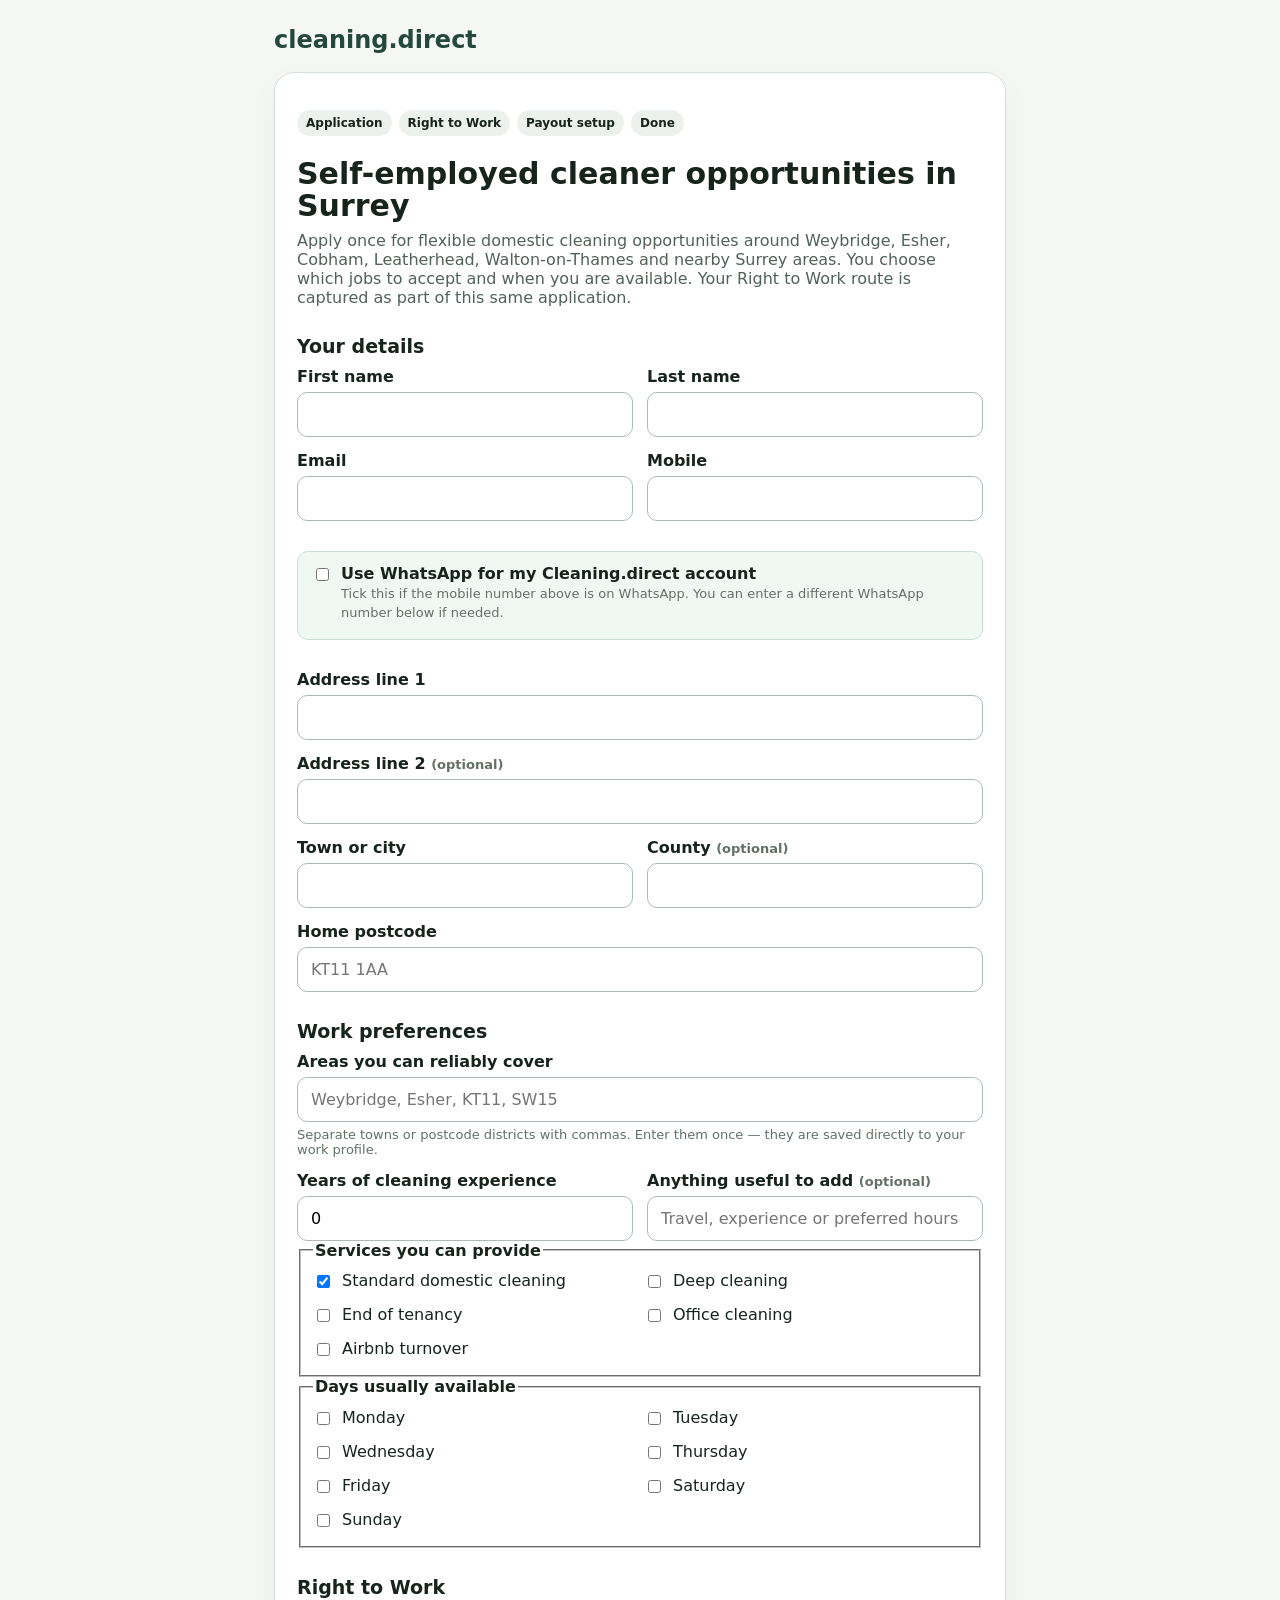
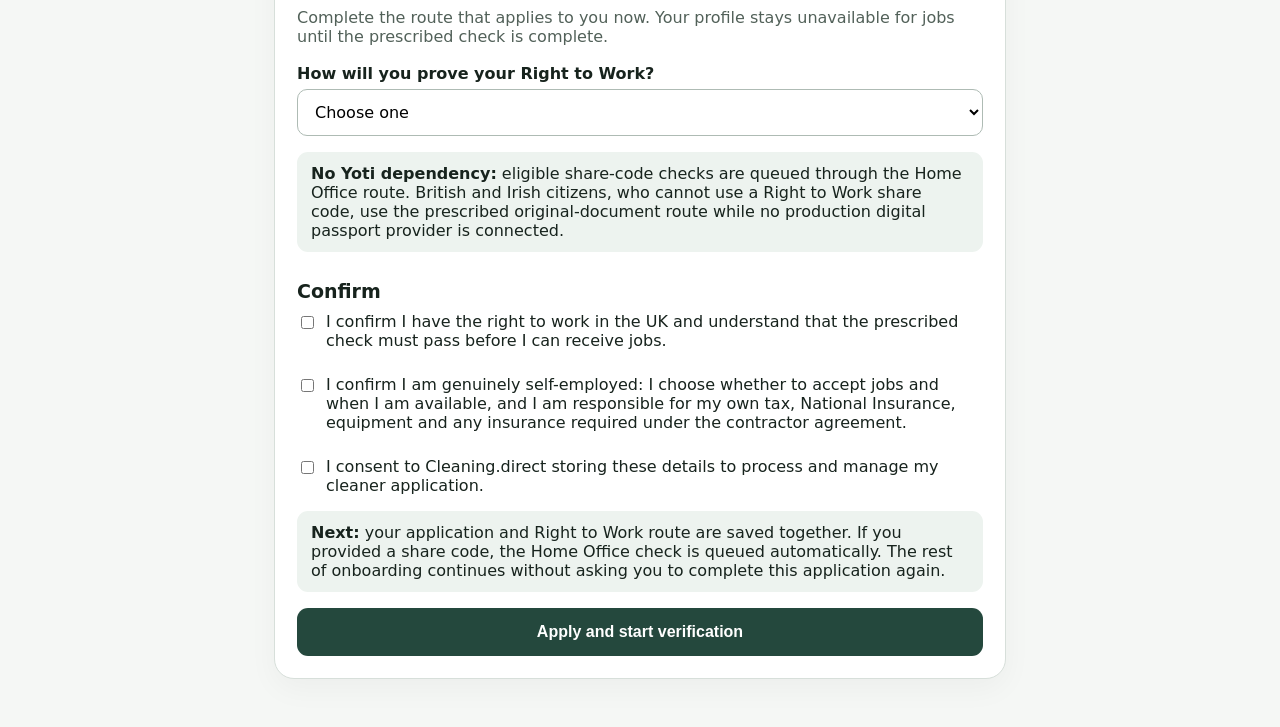
==== index.html @ da8af76c "Add continuity cleaner account creation during Supabase outage" ====
<!doctype html>
<html lang="en-GB">
<head>
  <meta charset="utf-8">
  <meta name="viewport" content="width=device-width, initial-scale=1">
  <meta name="robots" content="index,follow,max-image-preview:large">
  <meta name="theme-color" content="#24483d">
  <meta name="description" content="Apply for flexible self-employed domestic cleaning opportunities with Cleaning.direct in Surrey. Choose jobs, set availability and complete Right to Work onboarding in one application.">
  <link rel="canonical" href="https://cleaning.direct/cleaners/apply">
  <meta property="og:title" content="Self-employed cleaner opportunities in Surrey | Cleaning.direct">
  <meta property="og:description" content="Apply once, choose which cleaning jobs to accept, and complete Right to Work onboarding with Cleaning.direct.">
  <meta property="og:url" content="https://cleaning.direct/cleaners/apply">
  <meta property="og:type" content="website">
  <title>Self-employed cleaner opportunities in Surrey | Cleaning.direct</title>
  <style>
    *{box-sizing:border-box}body{margin:0;background:#f5f7f5;color:#17231d;font-family:system-ui,-apple-system,BlinkMacSystemFont,"Segoe UI",sans-serif}.wrap{max-width:760px;margin:auto;padding:22px 14px 48px}.brand{font-weight:900;font-size:24px;color:#24483d;margin:4px 0 18px}.card{background:#fff;border:1px solid #d7dfda;border-radius:20px;padding:22px;box-shadow:0 10px 30px #0000000a}h1{font-size:30px;line-height:1.08;margin:0 0 8px}h2{font-size:19px;margin:28px 0 10px}.lead{color:#526159;margin:0 0 18px}.grid{display:grid;grid-template-columns:1fr 1fr;gap:14px}.full{grid-column:1/-1}label,legend{display:block;font-weight:750;margin:0 0 6px}input,select,textarea{width:100%;font:inherit;padding:12px 13px;border:1px solid #aebbb4;border-radius:10px;background:#fff}textarea{min-height:90px}.checks{display:grid;grid-template-columns:1fr 1fr;gap:8px}.check{display:flex;gap:9px;align-items:flex-start;font-weight:500}.check input{width:auto;margin-top:4px}.hint{font-size:13px;color:#637068;margin-top:5px}.notice{background:#edf3ef;padding:12px 14px;border-radius:11px;margin:16px 0}.warn{background:#fff4da}.whatsapp{background:#f0f8f3;border:1px solid #c9dfd1}.button{width:100%;border:0;border-radius:11px;padding:15px;background:#24483d;color:#fff;font-weight:850;font-size:16px;cursor:pointer}.button:disabled{opacity:.65}.error{display:none;background:#fff0ee;color:#8b2a20;padding:12px 14px;border-radius:11px;margin-bottom:16px}.progress{display:flex;gap:7px;flex-wrap:wrap;margin:15px 0 22px}.pill{padding:6px 9px;border-radius:999px;background:#edf1ee;font-size:12px;font-weight:700}.rtw-fields{margin-top:14px;padding:16px;border:1px solid #d7dfda;border-radius:14px;background:#fafbf9}@media(max-width:620px){.grid,.checks{grid-template-columns:1fr}.full{grid-column:auto}.card{padding:18px}h1{font-size:27px}}
  </style>
</head>
<body>
<main class="wrap">
  <div class="brand">cleaning.direct</div>
  <section class="card">
    <div id="error" class="error" role="alert"></div>
    <div class="progress" aria-label="Onboarding progress"><span class="pill">Application</span><span class="pill">Right to Work</span><span class="pill">Payout setup</span><span class="pill">Done</span></div>
    <h1>Self-employed cleaner opportunities in Surrey</h1>
    <p class="lead">Apply once for flexible domestic cleaning opportunities around Weybridge, Esher, Cobham, Leatherhead, Walton-on-Thames and nearby Surrey areas. You choose which jobs to accept and when you are available. Your Right to Work route is captured as part of this same application.</p>
    <form id="application">
      <input name="website" tabindex="-1" autocomplete="off" style="position:absolute;left:-10000px" aria-hidden="true">
      <h2>Your details</h2>
      <div class="grid">
        <div><label for="firstName">First name</label><input id="firstName" name="firstName" required maxlength="80" autocomplete="given-name"></div>
        <div><label for="lastName">Last name</label><input id="lastName" name="lastName" required maxlength="80" autocomplete="family-name"></div>
        <div><label for="email">Email</label><input id="email" name="email" type="email" required autocomplete="email"></div>
        <div><label for="phone">Mobile</label><input id="phone" name="phone" type="tel" required autocomplete="tel"></div>
        <div class="full notice whatsapp">
          <label class="check"><input id="whatsappAvailable" name="whatsappAvailable" type="checkbox" value="yes"><span><strong>Use WhatsApp for my Cleaning.direct account</strong><br><span class="hint">Tick this if the mobile number above is on WhatsApp. You can enter a different WhatsApp number below if needed.</span></span></label>
          <div id="whatsappOptions" style="display:none;margin-top:12px">
            <label for="whatsappNumber">WhatsApp number <span class="hint">(optional if it is the same as your mobile)</span></label>
            <input id="whatsappNumber" name="whatsappNumber" type="tel" autocomplete="tel" placeholder="Leave blank to use your mobile number">
            <label class="check" style="margin-top:12px"><input id="whatsappContactConsent" name="whatsappContactConsent" type="checkbox" value="yes"><span>Cleaning.direct can contact me on WhatsApp about onboarding, job offers, bookings and account support. I can change this later.</span></label>
          </div>
        </div>
        <div class="full"><label for="addressLine1">Address line 1</label><input id="addressLine1" name="addressLine1" required minlength="5" autocomplete="address-line1"></div>
        <div class="full"><label for="addressLine2">Address line 2 <span class="hint">(optional)</span></label><input id="addressLine2" name="addressLine2" autocomplete="address-line2"></div>
        <div><label for="city">Town or city</label><input id="city" name="city" required autocomplete="address-level2"></div>
        <div><label for="county">County <span class="hint">(optional)</span></label><input id="county" name="county" autocomplete="address-level1"></div>
        <div class="full"><label for="postcode">Home postcode</label><input id="postcode" name="postcode" required autocomplete="postal-code" placeholder="KT11 1AA"></div>
      </div>

      <h2>Work preferences</h2>
      <div class="grid">
        <div class="full"><label for="coverageAreas">Areas you can reliably cover</label><input id="coverageAreas" name="coverageAreas" required placeholder="Weybridge, Esher, KT11, SW15"><div class="hint">Separate towns or postcode districts with commas. Enter them once — they are saved directly to your work profile.</div></div>
        <div><label for="experienceYears">Years of cleaning experience</label><input id="experienceYears" name="experienceYears" type="number" min="0" max="60" step="0.5" required value="0"></div>
        <div><label for="message">Anything useful to add <span class="hint">(optional)</span></label><input id="message" name="message" maxlength="800" placeholder="Travel, experience or preferred hours"></div>
      </div>
      <fieldset><legend>Services you can provide</legend><div class="checks">
        <label class="check"><input type="checkbox" name="services" value="standard" checked><span>Standard domestic cleaning</span></label>
        <label class="check"><input type="checkbox" name="services" value="deep"><span>Deep cleaning</span></label>
        <label class="check"><input type="checkbox" name="services" value="end_of_tenancy"><span>End of tenancy</span></label>
        <label class="check"><input type="checkbox" name="services" value="office"><span>Office cleaning</span></label>
        <label class="check"><input type="checkbox" name="services" value="airbnb"><span>Airbnb turnover</span></label>
      </div></fieldset>
      <fieldset><legend>Days usually available</legend><div class="checks" id="days"></div></fieldset>

      <h2>Right to Work</h2>
      <p class="lead">Complete the route that applies to you now. Your profile stays unavailable for jobs until the prescribed check is complete.</p>
      <label for="rtwRoute">How will you prove your Right to Work?</label>
      <select id="rtwRoute" name="rtwRoute" required>
        <option value="">Choose one</option>
        <option value="home_office_online">I have a Home Office Right to Work share code</option>
        <option value="manual_document">I am British/Irish or need an original-document check</option>
      </select>
      <div id="shareFields" class="rtw-fields" style="display:none">
        <div class="grid">
          <div><label for="dateOfBirth">Date of birth</label><input id="dateOfBirth" name="dateOfBirth" type="date" autocomplete="bday"></div>
          <div><label for="shareCode">Right to Work share code</label><input id="shareCode" name="shareCode" autocomplete="off" maxlength="14" placeholder="W12 345 678"><div class="hint">Use the 9-character W-prefixed code generated specifically for Right to Work.</div></div>
        </div>
      </div>
      <div id="manualNote" class="notice warn" style="display:none"><strong>Original-document route.</strong> Your application is saved immediately. Cleaning.direct will keep you non-bookable until the legally required original-document and identity comparison are completed. You will not need to apply again.</div>
      <div class="notice"><strong>No Yoti dependency:</strong> eligible share-code checks are queued through the Home Office route. British and Irish citizens, who cannot use a Right to Work share code, use the prescribed original-document route while no production digital passport provider is connected.</div>

      <h2>Confirm</h2>
      <label class="check"><input type="checkbox" name="hasRightToWork" value="yes" required><span>I confirm I have the right to work in the UK and understand that the prescribed check must pass before I can receive jobs.</span></label><br>
      <label class="check"><input type="checkbox" name="selfEmployed" value="yes" required><span>I confirm I am genuinely self-employed: I choose whether to accept jobs and when I am available, and I am responsible for my own tax, National Insurance, equipment and any insurance required under the contractor agreement.</span></label><br>
      <label class="check"><input type="checkbox" name="consent" value="yes" required><span>I consent to Cleaning.direct storing these details to process and manage my cleaner application.</span></label>
      <div class="notice"><strong>Next:</strong> your application and Right to Work route are saved together. If you provided a share code, the Home Office check is queued automatically. The rest of onboarding continues without asking you to complete this application again.</div>
      <button id="submit" class="button" type="submit">Apply and start verification</button>
    </form>
  </section>
</main>
<script>
const API='https://fdnnvihxjyzfzbvakdqf.supabase.co/functions/v1/cleaner-apply-intake-v2';
const RECOVERY_API='https://br-shy-rain-b4puvq1y-continuity.compute.c-6.us-east-2.aws.neon.tech/cleaner';
const CONTINUITY_MIRROR_API='https://cntynkumizvpiajmfzcj.supabase.co/functions/v1/cleaner-apply-recovery';
const CONTINUITY_ACCOUNT_API='https://cntynkumizvpiajmfzcj.supabase.co/functions/v1/cleaner-continuity-account';
const WHATSAPP_API='https://fdnnvihxjyzfzbvakdqf.supabase.co/functions/v1/whatsapp-contact-preference';
const days=['Monday','Tuesday','Wednesday','Thursday','Friday','Saturday','Sunday'];
document.getElementById('days').innerHTML=days.map(d=>`<label class="check"><input type="checkbox" name="availability" value="${d}"><span>${d}</span></label>`).join('');
const form=document.getElementById('application'),err=document.getElementById('error'),btn=document.getElementById('submit'),wa=document.getElementById('whatsappAvailable'),waOptions=document.getElementById('whatsappOptions'),waConsent=document.getElementById('whatsappContactConsent'),rtwRoute=document.getElementById('rtwRoute'),shareFields=document.getElementById('shareFields'),manualNote=document.getElementById('manualNote'),dob=document.getElementById('dateOfBirth'),shareCode=document.getElementById('shareCode');
function syncWhatsApp(){waOptions.style.display=wa.checked?'block':'none';waConsent.required=wa.checked;if(!wa.checked)waConsent.checked=false}
function syncRtw(){const share=rtwRoute.value==='home_office_online';shareFields.style.display=share?'block':'none';manualNote.style.display=rtwRoute.value==='manual_document'?'block':'none';dob.required=share;shareCode.required=share;if(!share){dob.value='';shareCode.value=''}}
wa.addEventListener('change',syncWhatsApp);rtwRoute.addEventListener('change',syncRtw);syncWhatsApp();syncRtw();
function showError(message){err.textContent=message;err.style.display='block';err.scrollIntoView({behavior:'smooth',block:'center'})}
async function mirrorContinuityApplication(payload){
  try{
    const r=await fetch(CONTINUITY_MIRROR_API,{method:'POST',headers:{'content-type':'application/json'},body:JSON.stringify(payload)});
    const out=await r.json().catch(()=>({}));
    return r.ok&&out.ok;
  }catch{return false}
}
function renderContinuityAccount(payload){
  form.innerHTML=`
    <h2>Application received</h2>
    <div class="notice"><strong>Your application is safely saved.</strong> Our main account service is temporarily reconnecting. Create your Cleaning.direct continuity account below so your onboarding can keep moving without applying again.</div>
    <h2>Create your account</h2>
    <div class="grid">
      <div class="full"><label for="continuityEmail">Email</label><input id="continuityEmail" type="email" value="${String(payload.email||'').replaceAll('&','&amp;').replaceAll('"','&quot;')}" readonly></div>
      <div><label for="continuityPassword">Password</label><input id="continuityPassword" type="password" minlength="10" maxlength="128" autocomplete="new-password" required><div class="hint">At least 10 characters.</div></div>
      <div><label for="continuityPasswordConfirm">Confirm password</label><input id="continuityPasswordConfirm" type="password" minlength="10" maxlength="128" autocomplete="new-password" required></div>
      <input id="continuityWebsite" tabindex="-1" autocomplete="off" style="position:absolute;left:-10000px" aria-hidden="true">
      <div id="accountError" class="error full" role="alert"></div>
      <div id="accountStatus" class="notice full" style="display:none"></div>
      <div class="full"><button id="createContinuityAccount" class="button" type="button">Create account</button></div>
    </div>
    <div class="notice"><strong>What happens next:</strong> this continuity account keeps your application associated with your email while the primary account database is restored. You do not need to reapply. Cleaning.direct will reconnect the onboarding record to the main account service when it is available again.</div>`;
  const createBtn=document.getElementById('createContinuityAccount');
  const p1=document.getElementById('continuityPassword');
  const p2=document.getElementById('continuityPasswordConfirm');
  const accountError=document.getElementById('accountError');
  const accountStatus=document.getElementById('accountStatus');
  createBtn.addEventListener('click',async()=>{
    accountError.style.display='none';accountStatus.style.display='none';
    if(p1.value.length<10){accountError.textContent='Use a password with at least 10 characters.';accountError.style.display='block';return}
    if(p1.value!==p2.value){accountError.textContent='The passwords do not match.';accountError.style.display='block';return}
    createBtn.disabled=true;createBtn.textContent='Creating account…';
    try{
      const r=await fetch(CONTINUITY_ACCOUNT_API,{method:'POST',headers:{'content-type':'application/json'},body:JSON.stringify({
        email:payload.email,password:p1.value,firstName:payload.firstName,lastName:payload.lastName,website:document.getElementById('continuityWebsite').value
      })});
      const out=await r.json().catch(()=>({}));
      if(r.status===409&&out.error==='account_exists'){
        accountStatus.innerHTML='<strong>Your continuity account already exists.</strong> Your application remains safely linked to this email. You do not need to create it again.';
        accountStatus.style.display='block';createBtn.style.display='none';p1.value='';p2.value='';return;
      }
      if(!r.ok||!out.ok)throw new Error(out.error==='application_required'?'Your application is saved, but the account link is still synchronising. Please try Create account again in a moment.':'We could not create the account just now. Your application is still safely saved.');
      accountStatus.innerHTML='<strong>Account created.</strong> Your Cleaning.direct continuity account is active and linked to this application. You do not need to apply again.';
      accountStatus.style.display='block';createBtn.style.display='none';p1.value='';p2.value='';
    }catch(e){accountError.textContent=e instanceof Error?e.message:'We could not create the account just now. Your application is still safely saved.';accountError.style.display='block';}
    finally{if(createBtn.style.display!=='none'){createBtn.disabled=false;createBtn.textContent='Create account'}}
  });
  window.scrollTo({top:0,behavior:'smooth'});
}
form.addEventListener('submit',async event=>{
  event.preventDefault();err.style.display='none';const f=new FormData(form),availability=f.getAll('availability'),services=f.getAll('services');
  if(!availability.length)return showError('Choose at least one day you are usually available.');
  if(!services.length)return showError('Choose at least one service you can provide.');
  if(!String(f.get('rtwRoute')||''))return showError('Choose the Right to Work route that applies to you.');
  const whatsappAvailable=f.get('whatsappAvailable')==='yes',whatsappContactConsent=f.get('whatsappContactConsent')==='yes',whatsappNumber=String(f.get('whatsappNumber')||f.get('phone')||'').trim();
  if(whatsappAvailable&&!whatsappContactConsent)return showError('Confirm that Cleaning.direct can contact you on WhatsApp, or untick the WhatsApp option.');
  btn.disabled=true;btn.textContent='Saving and starting checks…';
  const q=new URLSearchParams(location.search),referral=(q.get('ref')||'').trim().toLowerCase(),validReferral=/^[a-z0-9]{6,32}$/.test(referral)&&q.get('source')==='cleaner_referral';
  const payload={kind:'cleaner_application',idempotencyKey:'cleaner-inline-'+Date.now()+'-'+crypto.randomUUID().replaceAll('-','').slice(0,16),website:String(f.get('website')||''),firstName:String(f.get('firstName')||''),lastName:String(f.get('lastName')||''),email:String(f.get('email')||''),phone:String(f.get('phone')||''),addressLine1:String(f.get('addressLine1')||''),addressLine2:String(f.get('addressLine2')||''),city:String(f.get('city')||''),county:String(f.get('county')||''),postcode:String(f.get('postcode')||''),coverageAreas:String(f.get('coverageAreas')||'').split(/[,;\n]+/).map(x=>x.trim()).filter(Boolean),experienceYears:Number(f.get('experienceYears')||0),hasRightToWork:f.get('hasRightToWork')==='yes',hasInsurance:false,selfEmployed:f.get('selfEmployed')==='yes',consent:f.get('consent')==='yes',services,availability,message:String(f.get('message')||''),attribution:{source:q.get('utm_source')||q.get('source')||'direct',medium:q.get('utm_medium')||'one_session_onboarding',campaign:q.get('utm_campaign')||undefined,content:validReferral?referral:undefined},completeOnboarding:true,rtwRoute:String(f.get('rtwRoute')||''),dateOfBirth:String(f.get('dateOfBirth')||''),shareCode:String(f.get('shareCode')||''),whatsappAvailable,whatsappContactConsent,whatsappNumber};
  try{
    let response=null,out={};
    try{
      response=await fetch(API,{method:'POST',headers:{'content-type':'application/json'},body:JSON.stringify(payload)});
      out=await response.json().catch(()=>({}));
    }catch{}
    if(!response||response.status>=500){
      const recoveryResponse=await fetch(RECOVERY_API,{method:'POST',headers:{'content-type':'application/json'},body:JSON.stringify(payload)});
      const recoveryOut=await recoveryResponse.json().catch(()=>({}));
      if(!recoveryResponse.ok||!recoveryOut.ok)throw new Error('We could not save your application just now.');
      const mirrored=await mirrorContinuityApplication(payload);
      if(mirrored){renderContinuityAccount(payload);}
      else{
        form.innerHTML='<h2>Application received</h2><div class="notice"><strong>Your application is safely saved.</strong> Our main account service is temporarily reconnecting. Your application is protected in continuity storage and you do not need to apply again. Account creation will become available as soon as the continuity link finishes synchronising.</div>';
        window.scrollTo({top:0,behavior:'smooth'});
      }
      return;
    }
    if(!response.ok||!out.ok){const messages={invalid_contact_details:'Check your name, email, mobile number and UK postcode.',invalid_address:'Enter your full home address and town/city.',invalid_application:'Complete the required work preferences and declarations.',invalid_rtw_route:'Choose the Right to Work route that applies to you.',invalid_rtw_details:'Check the W-prefixed Right to Work share code and date of birth.',rate_limited:'This application has already been submitted several times today.'};throw new Error(messages[out.error]||'We could not save your application just now.');}
    if(out.reference){try{await fetch(WHATSAPP_API,{method:'POST',headers:{'content-type':'application/json'},body:JSON.stringify({kind:'cleaner_application',entityId:out.reference,email:payload.email,phone:payload.phone,whatsappNumber,whatsappAvailable,whatsappContactConsent})})}catch{}}
    if(out.continueUrl){location.assign(out.continueUrl);return;}
    form.innerHTML='<h2>Application received</h2><div class="notice">Your application and Right to Work route are safely saved. Cleaning.direct will continue the prescribed check and contact you only for a step that legally requires your participation. You do not need to submit the application again.</div>';window.scrollTo({top:0,behavior:'smooth'});
  }catch(error){showError(error instanceof Error?error.message:'We could not save your application just now.');}
  finally{btn.disabled=false;btn.textContent='Apply and start verification';}
});
</script>
</body>
</html>
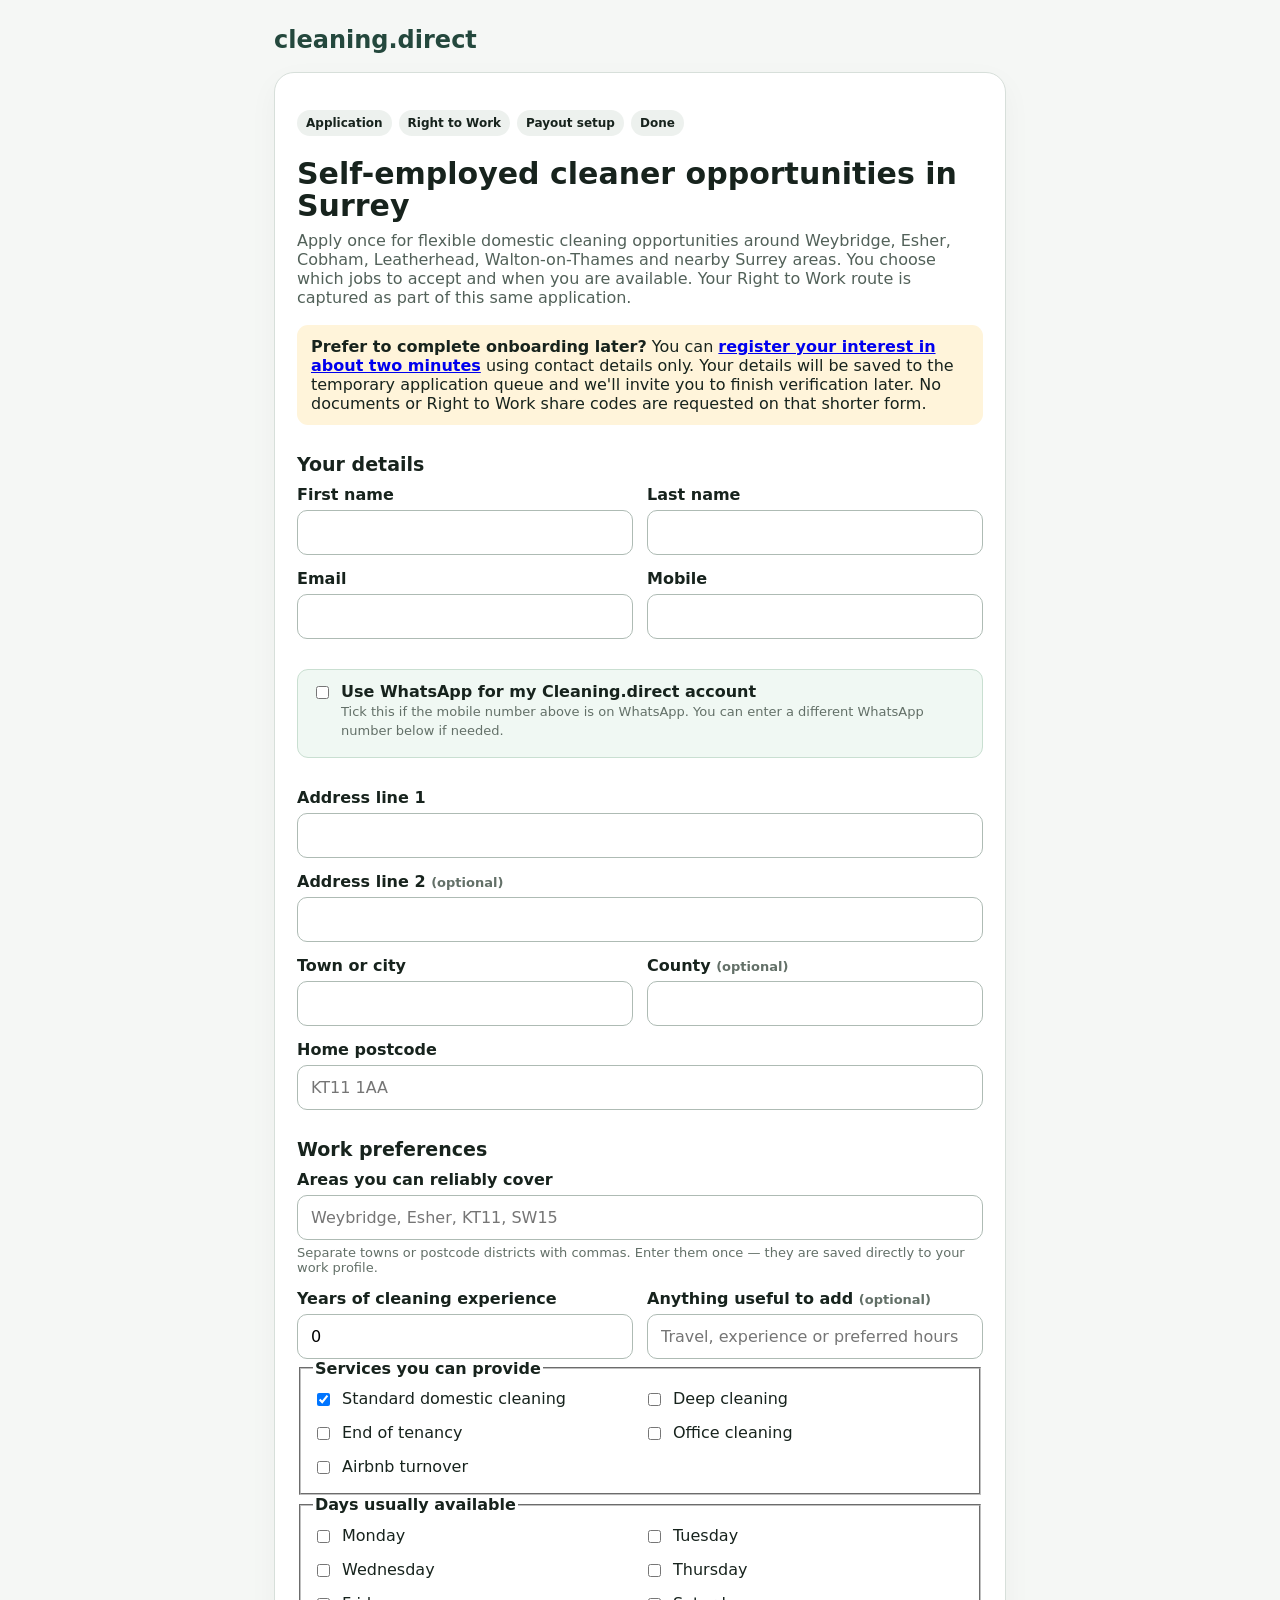
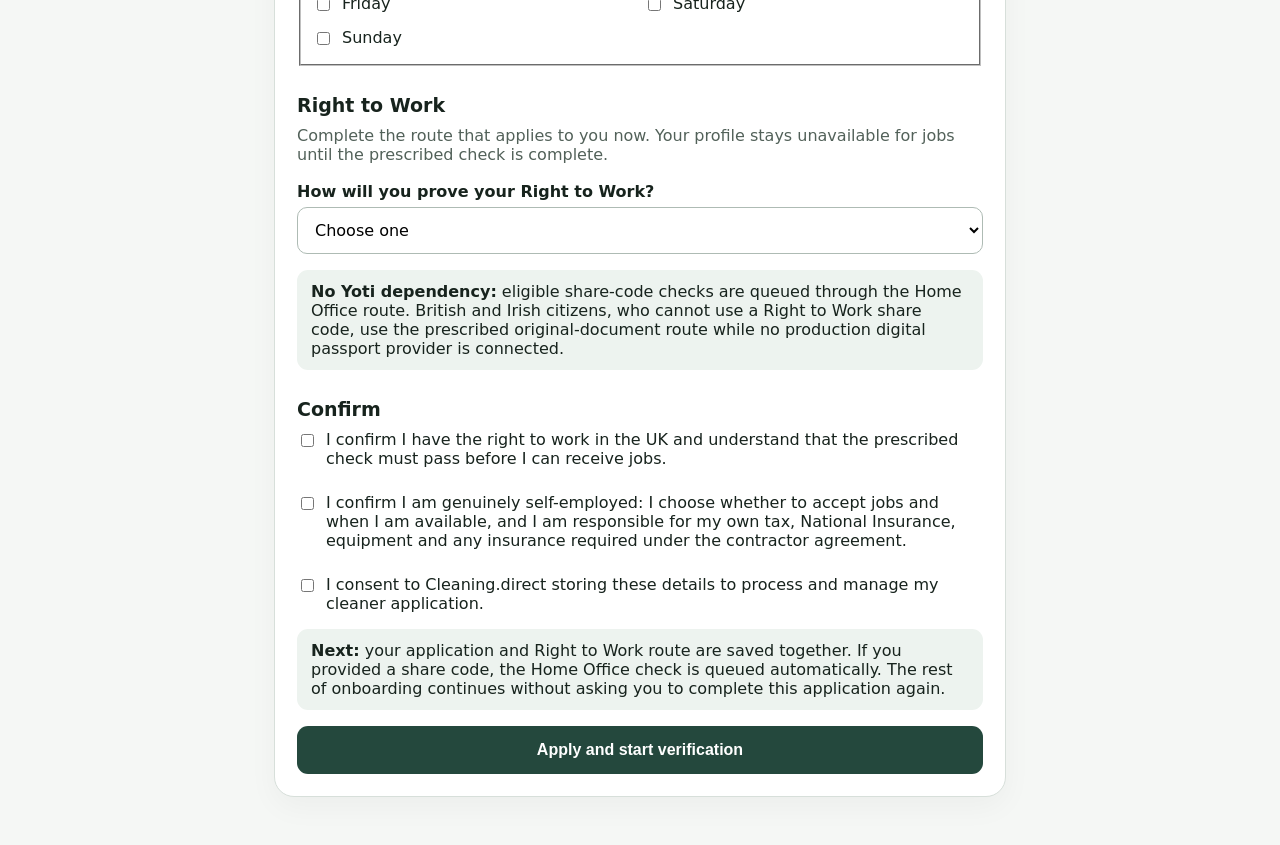
==== commit 734c6eea: "Link full cleaner onboarding to simple continuity interest form" ====
--- a/index.html
+++ b/index.html
@@ -24,6 +24,7 @@
     <div class="progress" aria-label="Onboarding progress"><span class="pill">Application</span><span class="pill">Right to Work</span><span class="pill">Payout setup</span><span class="pill">Done</span></div>
     <h1>Self-employed cleaner opportunities in Surrey</h1>
     <p class="lead">Apply once for flexible domestic cleaning opportunities around Weybridge, Esher, Cobham, Leatherhead, Walton-on-Thames and nearby Surrey areas. You choose which jobs to accept and when you are available. Your Right to Work route is captured as part of this same application.</p>
+    <div class="notice warn"><strong>Prefer to complete onboarding later?</strong> You can <a href="./quick/" style="font-weight:800">register your interest in about two minutes</a> using contact details only. Your details will be saved to the temporary application queue and we'll invite you to finish verification later. No documents or Right to Work share codes are requested on that shorter form.</div>
     <form id="application">
       <input name="website" tabindex="-1" autocomplete="off" style="position:absolute;left:-10000px" aria-hidden="true">
       <h2>Your details</h2>
@@ -101,9 +102,21 @@
 function syncRtw(){const share=rtwRoute.value==='home_office_online';shareFields.style.display=share?'block':'none';manualNote.style.display=rtwRoute.value==='manual_document'?'block':'none';dob.required=share;shareCode.required=share;if(!share){dob.value='';shareCode.value=''}}
 wa.addEventListener('change',syncWhatsApp);rtwRoute.addEventListener('change',syncRtw);syncWhatsApp();syncRtw();
 function showError(message){err.textContent=message;err.style.display='block';err.scrollIntoView({behavior:'smooth',block:'center'})}
+async function fetchWithTimeout(url,options={},timeoutMs=5000){
+  const controller=new AbortController();
+  const timer=setTimeout(()=>controller.abort(),timeoutMs);
+  try{return await fetch(url,{...options,signal:controller.signal})}finally{clearTimeout(timer)}
+}
 async function mirrorContinuityApplication(payload){
   try{
-    const r=await fetch(CONTINUITY_MIRROR_API,{method:'POST',headers:{'content-type':'application/json'},body:JSON.stringify(payload)});
+    const r=await fetchWithTimeout(CONTINUITY_MIRROR_API,{method:'POST',headers:{'content-type':'application/json'},body:JSON.stringify(payload)},5000);
+    const out=await r.json().catch(()=>({}));
+    return r.ok&&out.ok;
+  }catch{return false}
+}
+async function saveNeonBackup(payload){
+  try{
+    const r=await fetchWithTimeout(RECOVERY_API,{method:'POST',headers:{'content-type':'application/json'},body:JSON.stringify(payload)},5000);
     const out=await r.json().catch(()=>({}));
     return r.ok&&out.ok;
   }catch{return false}
@@ -163,14 +176,15 @@
   try{
     let response=null,out={};
     try{
-      response=await fetch(API,{method:'POST',headers:{'content-type':'application/json'},body:JSON.stringify(payload)});
+      response=await fetchWithTimeout(API,{method:'POST',headers:{'content-type':'application/json'},body:JSON.stringify(payload)},5000);
       out=await response.json().catch(()=>({}));
     }catch{}
     if(!response||response.status>=500){
-      const recoveryResponse=await fetch(RECOVERY_API,{method:'POST',headers:{'content-type':'application/json'},body:JSON.stringify(payload)});
-      const recoveryOut=await recoveryResponse.json().catch(()=>({}));
-      if(!recoveryResponse.ok||!recoveryOut.ok)throw new Error('We could not save your application just now.');
-      const mirrored=await mirrorContinuityApplication(payload);
+      const [mirrored,neonSaved]=await Promise.all([
+        mirrorContinuityApplication(payload),
+        saveNeonBackup(payload)
+      ]);
+      if(!mirrored&&!neonSaved)throw new Error('We could not save your application just now.');
       if(mirrored){renderContinuityAccount(payload);}
       else{
         form.innerHTML='<h2>Application received</h2><div class="notice"><strong>Your application is safely saved.</strong> Our main account service is temporarily reconnecting. Your application is protected in continuity storage and you do not need to apply again. Account creation will become available as soon as the continuity link finishes synchronising.</div>';
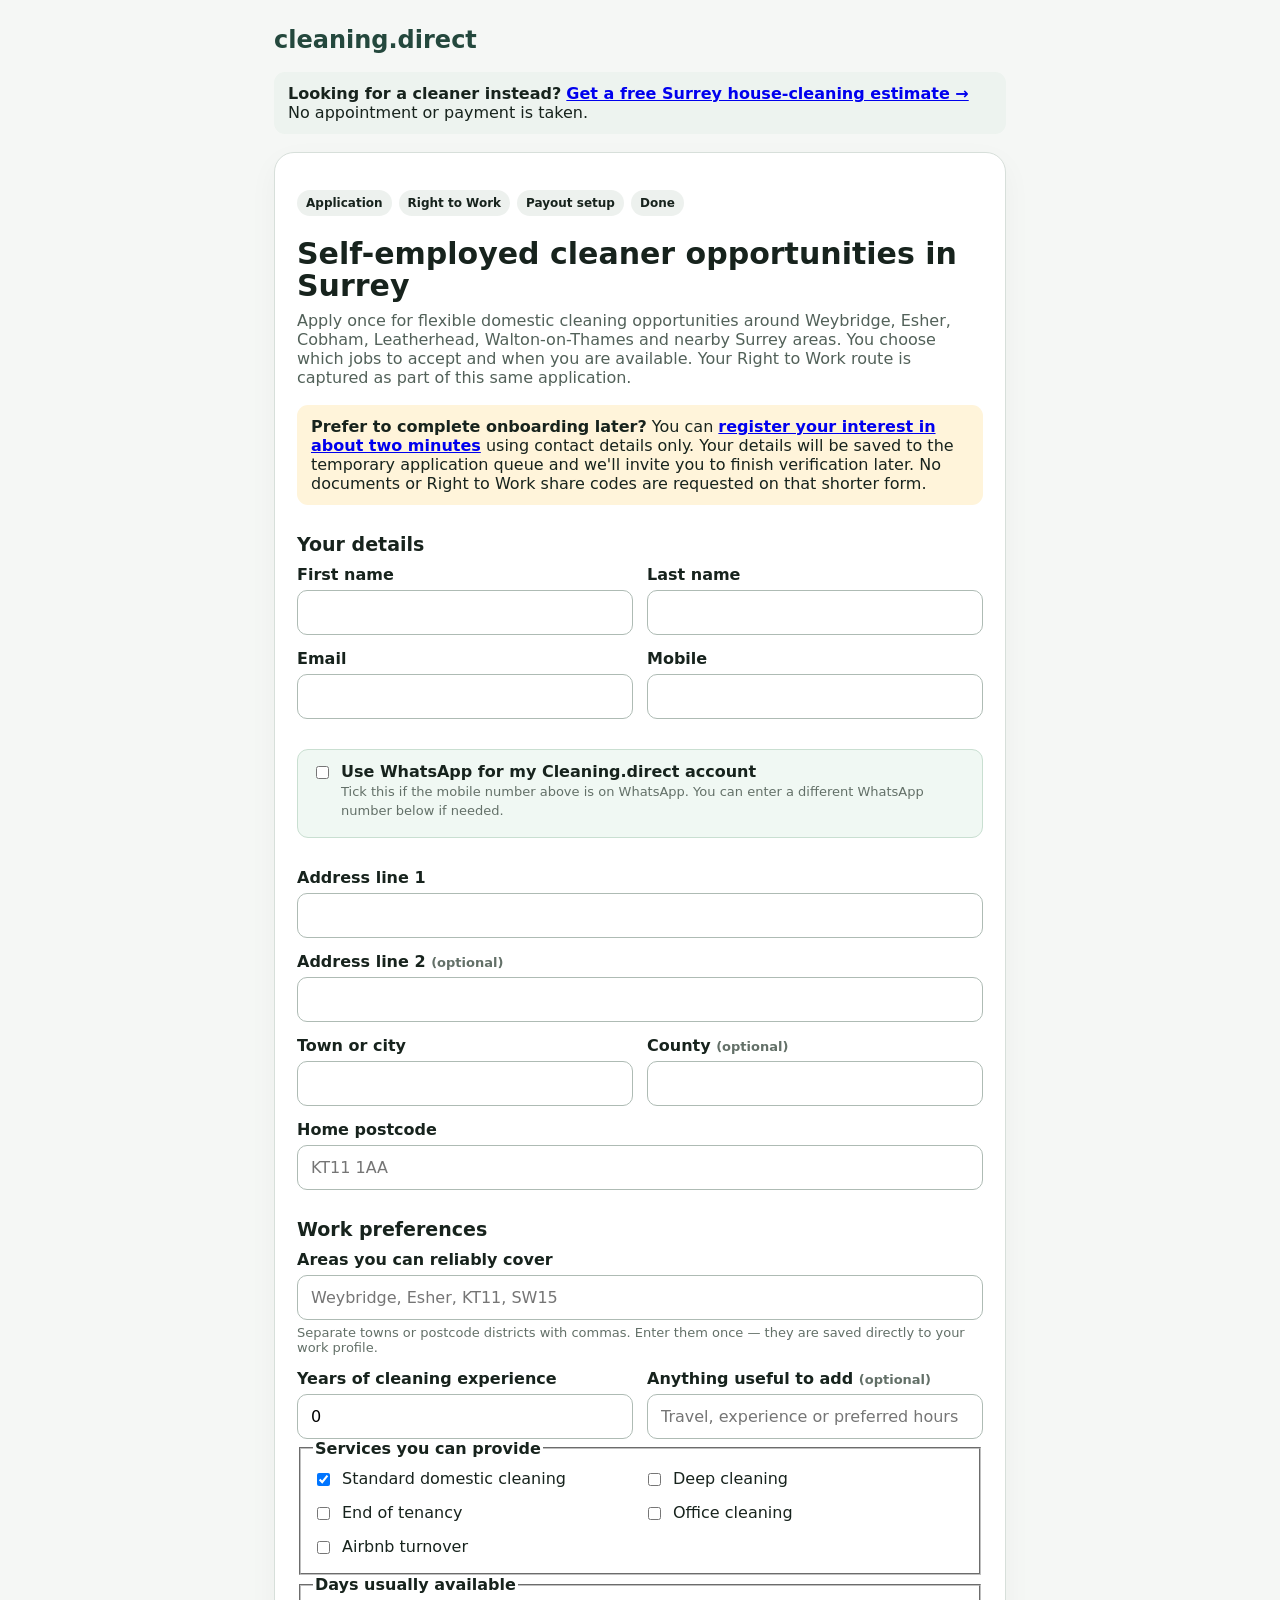
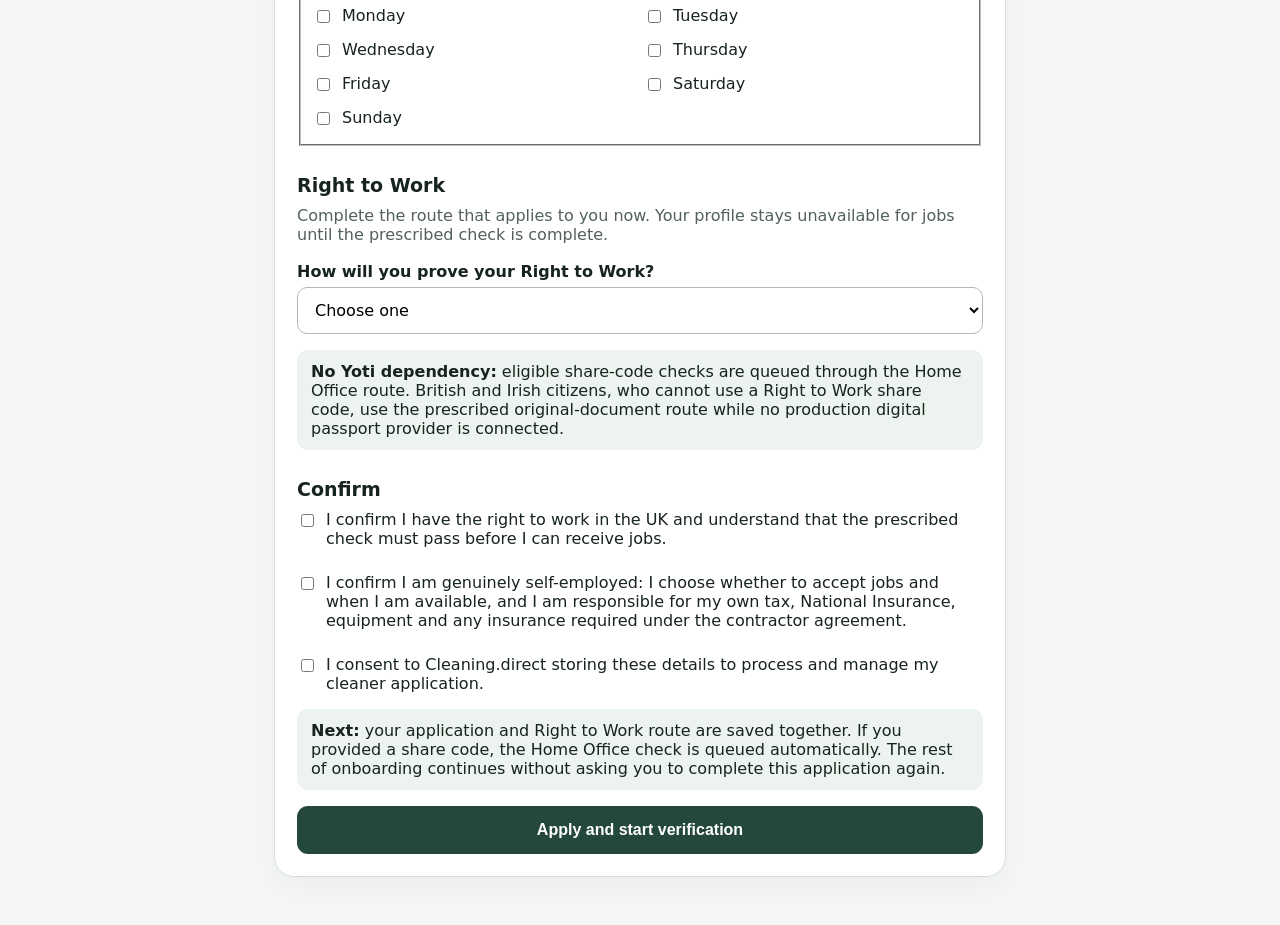
==== commit 9585089f: "Link verified customer quote fallback from existing public cleaner site" ====
--- a/index.html
+++ b/index.html
@@ -19,6 +19,7 @@
 <body>
 <main class="wrap">
   <div class="brand">cleaning.direct</div>
+  <p class="notice" style="margin-bottom:18px"><strong>Looking for a cleaner instead?</strong> <a href="./quote/" style="font-weight:800">Get a free Surrey house-cleaning estimate →</a> No appointment or payment is taken.</p>
   <section class="card">
     <div id="error" class="error" role="alert"></div>
     <div class="progress" aria-label="Onboarding progress"><span class="pill">Application</span><span class="pill">Right to Work</span><span class="pill">Payout setup</span><span class="pill">Done</span></div>
@@ -93,7 +94,6 @@
 const API='https://fdnnvihxjyzfzbvakdqf.supabase.co/functions/v1/cleaner-apply-intake-v2';
 const RECOVERY_API='https://br-shy-rain-b4puvq1y-continuity.compute.c-6.us-east-2.aws.neon.tech/cleaner';
 const CONTINUITY_MIRROR_API='https://cntynkumizvpiajmfzcj.supabase.co/functions/v1/cleaner-apply-recovery';
-const CONTINUITY_ACCOUNT_API='https://cntynkumizvpiajmfzcj.supabase.co/functions/v1/cleaner-continuity-account';
 const WHATSAPP_API='https://fdnnvihxjyzfzbvakdqf.supabase.co/functions/v1/whatsapp-contact-preference';
 const days=['Monday','Tuesday','Wednesday','Thursday','Friday','Saturday','Sunday'];
 document.getElementById('days').innerHTML=days.map(d=>`<label class="check"><input type="checkbox" name="availability" value="${d}"><span>${d}</span></label>`).join('');
@@ -122,57 +122,35 @@
   }catch{return false}
 }
 function renderContinuityAccount(payload){
-  form.innerHTML=`
-    <h2>Application received</h2>
-    <div class="notice"><strong>Your application is safely saved.</strong> Our main account service is temporarily reconnecting. Create your Cleaning.direct continuity account below so your onboarding can keep moving without applying again.</div>
-    <h2>Create your account</h2>
-    <div class="grid">
-      <div class="full"><label for="continuityEmail">Email</label><input id="continuityEmail" type="email" value="${String(payload.email||'').replaceAll('&','&amp;').replaceAll('"','&quot;')}" readonly></div>
-      <div><label for="continuityPassword">Password</label><input id="continuityPassword" type="password" minlength="10" maxlength="128" autocomplete="new-password" required><div class="hint">At least 10 characters.</div></div>
-      <div><label for="continuityPasswordConfirm">Confirm password</label><input id="continuityPasswordConfirm" type="password" minlength="10" maxlength="128" autocomplete="new-password" required></div>
-      <input id="continuityWebsite" tabindex="-1" autocomplete="off" style="position:absolute;left:-10000px" aria-hidden="true">
-      <div id="accountError" class="error full" role="alert"></div>
-      <div id="accountStatus" class="notice full" style="display:none"></div>
-      <div class="full"><button id="createContinuityAccount" class="button" type="button">Create account</button></div>
-    </div>
-    <div class="notice"><strong>What happens next:</strong> this continuity account keeps your application associated with your email while the primary account database is restored. You do not need to reapply. Cleaning.direct will reconnect the onboarding record to the main account service when it is available again.</div>`;
-  const createBtn=document.getElementById('createContinuityAccount');
-  const p1=document.getElementById('continuityPassword');
-  const p2=document.getElementById('continuityPasswordConfirm');
-  const accountError=document.getElementById('accountError');
-  const accountStatus=document.getElementById('accountStatus');
-  createBtn.addEventListener('click',async()=>{
-    accountError.style.display='none';accountStatus.style.display='none';
-    if(p1.value.length<10){accountError.textContent='Use a password with at least 10 characters.';accountError.style.display='block';return}
-    if(p1.value!==p2.value){accountError.textContent='The passwords do not match.';accountError.style.display='block';return}
-    createBtn.disabled=true;createBtn.textContent='Creating account…';
-    try{
-      const r=await fetch(CONTINUITY_ACCOUNT_API,{method:'POST',headers:{'content-type':'application/json'},body:JSON.stringify({
-        email:payload.email,password:p1.value,firstName:payload.firstName,lastName:payload.lastName,website:document.getElementById('continuityWebsite').value
-      })});
-      const out=await r.json().catch(()=>({}));
-      if(r.status===409&&out.error==='account_exists'){
-        accountStatus.innerHTML='<strong>Your continuity account already exists.</strong> Your application remains safely linked to this email. You do not need to create it again.';
-        accountStatus.style.display='block';createBtn.style.display='none';p1.value='';p2.value='';return;
-      }
-      if(!r.ok||!out.ok)throw new Error(out.error==='application_required'?'Your application is saved, but the account link is still synchronising. Please try Create account again in a moment.':'We could not create the account just now. Your application is still safely saved.');
-      accountStatus.innerHTML='<strong>Account created.</strong> Your Cleaning.direct continuity account is active and linked to this application. You do not need to apply again.';
-      accountStatus.style.display='block';createBtn.style.display='none';p1.value='';p2.value='';
-    }catch(e){accountError.textContent=e instanceof Error?e.message:'We could not create the account just now. Your application is still safely saved.';accountError.style.display='block';}
-    finally{if(createBtn.style.display!=='none'){createBtn.disabled=false;createBtn.textContent='Create account'}}
-  });
+  // Applications continue to be saved, but unverified email addresses must NOT
+  // be converted directly into confirmed Supabase Auth accounts.
+  form.innerHTML='<h2>Application received</h2>'+
+    '<div class="notice" role="status"><strong>Your application has been saved.</strong> '+
+    'Our main account service is reconnecting. To protect your identity, new '+
+    'continuity accounts require a verified email invitation, which is temporarily '+
+    'unavailable. We will contact you at the email address you submitted with '+
+    'the next secure onboarding step. <strong>You do not need to apply again.</strong> '+
+    'Please do not email identity documents or Right to Work codes.</div>';
   window.scrollTo({top:0,behavior:'smooth'});
 }
+
+let pendingSubmissionKey=null;
+let submissionInFlight=false;
+// Preserve a key for identical retries after a timeout; a real edit starts a new attempt.
+form.addEventListener('input',()=>{pendingSubmissionKey=null;});
 form.addEventListener('submit',async event=>{
-  event.preventDefault();err.style.display='none';const f=new FormData(form),availability=f.getAll('availability'),services=f.getAll('services');
+  event.preventDefault();
+  if(submissionInFlight)return;
+  err.style.display='none';const f=new FormData(form),availability=f.getAll('availability'),services=f.getAll('services');
   if(!availability.length)return showError('Choose at least one day you are usually available.');
   if(!services.length)return showError('Choose at least one service you can provide.');
   if(!String(f.get('rtwRoute')||''))return showError('Choose the Right to Work route that applies to you.');
   const whatsappAvailable=f.get('whatsappAvailable')==='yes',whatsappContactConsent=f.get('whatsappContactConsent')==='yes',whatsappNumber=String(f.get('whatsappNumber')||f.get('phone')||'').trim();
   if(whatsappAvailable&&!whatsappContactConsent)return showError('Confirm that Cleaning.direct can contact you on WhatsApp, or untick the WhatsApp option.');
+  submissionInFlight=true;
   btn.disabled=true;btn.textContent='Saving and starting checks…';
   const q=new URLSearchParams(location.search),referral=(q.get('ref')||'').trim().toLowerCase(),validReferral=/^[a-z0-9]{6,32}$/.test(referral)&&q.get('source')==='cleaner_referral';
-  const payload={kind:'cleaner_application',idempotencyKey:'cleaner-inline-'+Date.now()+'-'+crypto.randomUUID().replaceAll('-','').slice(0,16),website:String(f.get('website')||''),firstName:String(f.get('firstName')||''),lastName:String(f.get('lastName')||''),email:String(f.get('email')||''),phone:String(f.get('phone')||''),addressLine1:String(f.get('addressLine1')||''),addressLine2:String(f.get('addressLine2')||''),city:String(f.get('city')||''),county:String(f.get('county')||''),postcode:String(f.get('postcode')||''),coverageAreas:String(f.get('coverageAreas')||'').split(/[,;\n]+/).map(x=>x.trim()).filter(Boolean),experienceYears:Number(f.get('experienceYears')||0),hasRightToWork:f.get('hasRightToWork')==='yes',hasInsurance:false,selfEmployed:f.get('selfEmployed')==='yes',consent:f.get('consent')==='yes',services,availability,message:String(f.get('message')||''),attribution:{source:q.get('utm_source')||q.get('source')||'direct',medium:q.get('utm_medium')||'one_session_onboarding',campaign:q.get('utm_campaign')||undefined,content:validReferral?referral:undefined},completeOnboarding:true,rtwRoute:String(f.get('rtwRoute')||''),dateOfBirth:String(f.get('dateOfBirth')||''),shareCode:String(f.get('shareCode')||''),whatsappAvailable,whatsappContactConsent,whatsappNumber};
+  const payload={kind:'cleaner_application',idempotencyKey:pendingSubmissionKey||(pendingSubmissionKey='cleaner-inline-'+Date.now()+'-'+crypto.randomUUID().replaceAll('-','').slice(0,16)),website:String(f.get('website')||''),firstName:String(f.get('firstName')||''),lastName:String(f.get('lastName')||''),email:String(f.get('email')||''),phone:String(f.get('phone')||''),addressLine1:String(f.get('addressLine1')||''),addressLine2:String(f.get('addressLine2')||''),city:String(f.get('city')||''),county:String(f.get('county')||''),postcode:String(f.get('postcode')||''),coverageAreas:String(f.get('coverageAreas')||'').split(/[,;\n]+/).map(x=>x.trim()).filter(Boolean),experienceYears:Number(f.get('experienceYears')||0),hasRightToWork:f.get('hasRightToWork')==='yes',hasInsurance:false,selfEmployed:f.get('selfEmployed')==='yes',consent:f.get('consent')==='yes',services,availability,message:String(f.get('message')||''),attribution:{source:q.get('utm_source')||q.get('source')||'direct',medium:q.get('utm_medium')||'one_session_onboarding',campaign:q.get('utm_campaign')||undefined,content:validReferral?referral:undefined},completeOnboarding:true,rtwRoute:String(f.get('rtwRoute')||''),dateOfBirth:String(f.get('dateOfBirth')||''),shareCode:String(f.get('shareCode')||''),whatsappAvailable,whatsappContactConsent,whatsappNumber};
   try{
     let response=null,out={};
     try{
@@ -197,7 +175,7 @@
     if(out.continueUrl){location.assign(out.continueUrl);return;}
     form.innerHTML='<h2>Application received</h2><div class="notice">Your application and Right to Work route are safely saved. Cleaning.direct will continue the prescribed check and contact you only for a step that legally requires your participation. You do not need to submit the application again.</div>';window.scrollTo({top:0,behavior:'smooth'});
   }catch(error){showError(error instanceof Error?error.message:'We could not save your application just now.');}
-  finally{btn.disabled=false;btn.textContent='Apply and start verification';}
+  finally{submissionInFlight=false;btn.disabled=false;btn.textContent='Apply and start verification';}
 });
 </script>
 </body>
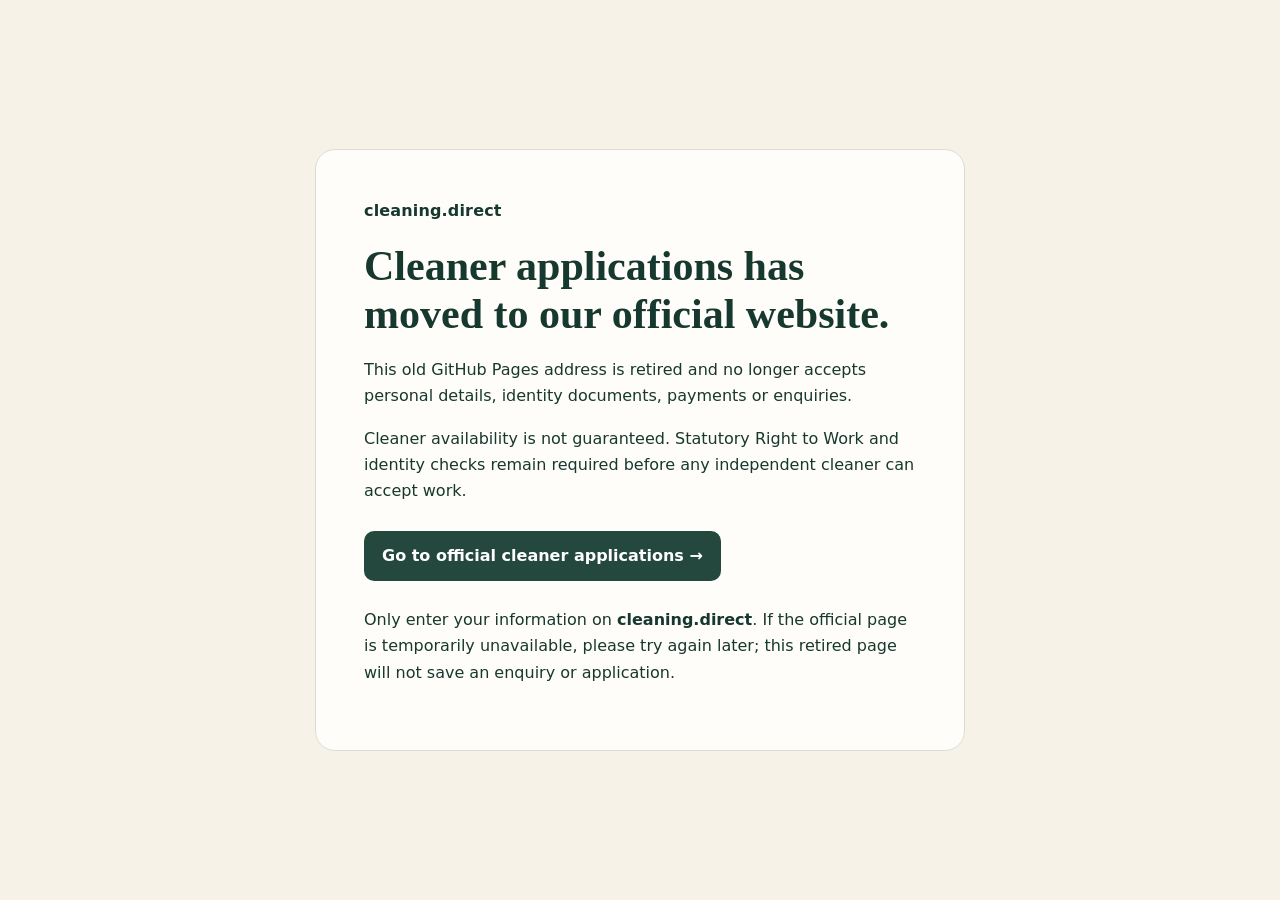
==== commit 741325c9: "Retire off-origin index.html personal-data intake" ====
--- a/index.html
+++ b/index.html
@@ -3,180 +3,29 @@
 <head>
   <meta charset="utf-8">
   <meta name="viewport" content="width=device-width, initial-scale=1">
-  <meta name="robots" content="index,follow,max-image-preview:large">
+  <meta name="robots" content="noindex,nofollow">
+  <meta name="referrer" content="no-referrer">
   <meta name="theme-color" content="#24483d">
-  <meta name="description" content="Apply for flexible self-employed domestic cleaning opportunities with Cleaning.direct in Surrey. Choose jobs, set availability and complete Right to Work onboarding in one application.">
   <link rel="canonical" href="https://cleaning.direct/cleaners/apply">
-  <meta property="og:title" content="Self-employed cleaner opportunities in Surrey | Cleaning.direct">
-  <meta property="og:description" content="Apply once, choose which cleaning jobs to accept, and complete Right to Work onboarding with Cleaning.direct.">
-  <meta property="og:url" content="https://cleaning.direct/cleaners/apply">
-  <meta property="og:type" content="website">
-  <title>Self-employed cleaner opportunities in Surrey | Cleaning.direct</title>
+  <title>Cleaner applications has moved | Cleaning.direct</title>
   <style>
-    *{box-sizing:border-box}body{margin:0;background:#f5f7f5;color:#17231d;font-family:system-ui,-apple-system,BlinkMacSystemFont,"Segoe UI",sans-serif}.wrap{max-width:760px;margin:auto;padding:22px 14px 48px}.brand{font-weight:900;font-size:24px;color:#24483d;margin:4px 0 18px}.card{background:#fff;border:1px solid #d7dfda;border-radius:20px;padding:22px;box-shadow:0 10px 30px #0000000a}h1{font-size:30px;line-height:1.08;margin:0 0 8px}h2{font-size:19px;margin:28px 0 10px}.lead{color:#526159;margin:0 0 18px}.grid{display:grid;grid-template-columns:1fr 1fr;gap:14px}.full{grid-column:1/-1}label,legend{display:block;font-weight:750;margin:0 0 6px}input,select,textarea{width:100%;font:inherit;padding:12px 13px;border:1px solid #aebbb4;border-radius:10px;background:#fff}textarea{min-height:90px}.checks{display:grid;grid-template-columns:1fr 1fr;gap:8px}.check{display:flex;gap:9px;align-items:flex-start;font-weight:500}.check input{width:auto;margin-top:4px}.hint{font-size:13px;color:#637068;margin-top:5px}.notice{background:#edf3ef;padding:12px 14px;border-radius:11px;margin:16px 0}.warn{background:#fff4da}.whatsapp{background:#f0f8f3;border:1px solid #c9dfd1}.button{width:100%;border:0;border-radius:11px;padding:15px;background:#24483d;color:#fff;font-weight:850;font-size:16px;cursor:pointer}.button:disabled{opacity:.65}.error{display:none;background:#fff0ee;color:#8b2a20;padding:12px 14px;border-radius:11px;margin-bottom:16px}.progress{display:flex;gap:7px;flex-wrap:wrap;margin:15px 0 22px}.pill{padding:6px 9px;border-radius:999px;background:#edf1ee;font-size:12px;font-weight:700}.rtw-fields{margin-top:14px;padding:16px;border:1px solid #d7dfda;border-radius:14px;background:#fafbf9}@media(max-width:620px){.grid,.checks{grid-template-columns:1fr}.full{grid-column:auto}.card{padding:18px}h1{font-size:27px}}
+    *{box-sizing:border-box}body{margin:0;min-height:100vh;display:grid;place-items:center;
+    background:#f7f2e8;color:#17382f;font:16px/1.65 system-ui,-apple-system,sans-serif;padding:24px}
+    main{max-width:650px;background:#fffdf9;padding:clamp(24px,5vw,48px);border:1px solid #d9ddd6;border-radius:20px}
+    h1{font:700 clamp(29px,5vw,42px)/1.15 Georgia,serif;margin:18px 0}
+    .brand{font-weight:800;letter-spacing:.01em}.button{display:inline-block;color:white;background:#24483d;
+    border-radius:10px;padding:12px 18px;font-weight:750;text-decoration:none;margin:10px 0}
+    a:focus-visible{outline:3px solid #b66a50;outline-offset:3px}
   </style>
 </head>
 <body>
-<main class="wrap">
-  <div class="brand">cleaning.direct</div>
-  <p class="notice" style="margin-bottom:18px"><strong>Looking for a cleaner instead?</strong> <a href="./quote/" style="font-weight:800">Get a free Surrey house-cleaning estimate →</a> No appointment or payment is taken.</p>
-  <section class="card">
-    <div id="error" class="error" role="alert"></div>
-    <div class="progress" aria-label="Onboarding progress"><span class="pill">Application</span><span class="pill">Right to Work</span><span class="pill">Payout setup</span><span class="pill">Done</span></div>
-    <h1>Self-employed cleaner opportunities in Surrey</h1>
-    <p class="lead">Apply once for flexible domestic cleaning opportunities around Weybridge, Esher, Cobham, Leatherhead, Walton-on-Thames and nearby Surrey areas. You choose which jobs to accept and when you are available. Your Right to Work route is captured as part of this same application.</p>
-    <div class="notice warn"><strong>Prefer to complete onboarding later?</strong> You can <a href="./quick/" style="font-weight:800">register your interest in about two minutes</a> using contact details only. Your details will be saved to the temporary application queue and we'll invite you to finish verification later. No documents or Right to Work share codes are requested on that shorter form.</div>
-    <form id="application">
-      <input name="website" tabindex="-1" autocomplete="off" style="position:absolute;left:-10000px" aria-hidden="true">
-      <h2>Your details</h2>
-      <div class="grid">
-        <div><label for="firstName">First name</label><input id="firstName" name="firstName" required maxlength="80" autocomplete="given-name"></div>
-        <div><label for="lastName">Last name</label><input id="lastName" name="lastName" required maxlength="80" autocomplete="family-name"></div>
-        <div><label for="email">Email</label><input id="email" name="email" type="email" required autocomplete="email"></div>
-        <div><label for="phone">Mobile</label><input id="phone" name="phone" type="tel" required autocomplete="tel"></div>
-        <div class="full notice whatsapp">
-          <label class="check"><input id="whatsappAvailable" name="whatsappAvailable" type="checkbox" value="yes"><span><strong>Use WhatsApp for my Cleaning.direct account</strong><br><span class="hint">Tick this if the mobile number above is on WhatsApp. You can enter a different WhatsApp number below if needed.</span></span></label>
-          <div id="whatsappOptions" style="display:none;margin-top:12px">
-            <label for="whatsappNumber">WhatsApp number <span class="hint">(optional if it is the same as your mobile)</span></label>
-            <input id="whatsappNumber" name="whatsappNumber" type="tel" autocomplete="tel" placeholder="Leave blank to use your mobile number">
-            <label class="check" style="margin-top:12px"><input id="whatsappContactConsent" name="whatsappContactConsent" type="checkbox" value="yes"><span>Cleaning.direct can contact me on WhatsApp about onboarding, job offers, bookings and account support. I can change this later.</span></label>
-          </div>
-        </div>
-        <div class="full"><label for="addressLine1">Address line 1</label><input id="addressLine1" name="addressLine1" required minlength="5" autocomplete="address-line1"></div>
-        <div class="full"><label for="addressLine2">Address line 2 <span class="hint">(optional)</span></label><input id="addressLine2" name="addressLine2" autocomplete="address-line2"></div>
-        <div><label for="city">Town or city</label><input id="city" name="city" required autocomplete="address-level2"></div>
-        <div><label for="county">County <span class="hint">(optional)</span></label><input id="county" name="county" autocomplete="address-level1"></div>
-        <div class="full"><label for="postcode">Home postcode</label><input id="postcode" name="postcode" required autocomplete="postal-code" placeholder="KT11 1AA"></div>
-      </div>
-
-      <h2>Work preferences</h2>
-      <div class="grid">
-        <div class="full"><label for="coverageAreas">Areas you can reliably cover</label><input id="coverageAreas" name="coverageAreas" required placeholder="Weybridge, Esher, KT11, SW15"><div class="hint">Separate towns or postcode districts with commas. Enter them once — they are saved directly to your work profile.</div></div>
-        <div><label for="experienceYears">Years of cleaning experience</label><input id="experienceYears" name="experienceYears" type="number" min="0" max="60" step="0.5" required value="0"></div>
-        <div><label for="message">Anything useful to add <span class="hint">(optional)</span></label><input id="message" name="message" maxlength="800" placeholder="Travel, experience or preferred hours"></div>
-      </div>
-      <fieldset><legend>Services you can provide</legend><div class="checks">
-        <label class="check"><input type="checkbox" name="services" value="standard" checked><span>Standard domestic cleaning</span></label>
-        <label class="check"><input type="checkbox" name="services" value="deep"><span>Deep cleaning</span></label>
-        <label class="check"><input type="checkbox" name="services" value="end_of_tenancy"><span>End of tenancy</span></label>
-        <label class="check"><input type="checkbox" name="services" value="office"><span>Office cleaning</span></label>
-        <label class="check"><input type="checkbox" name="services" value="airbnb"><span>Airbnb turnover</span></label>
-      </div></fieldset>
-      <fieldset><legend>Days usually available</legend><div class="checks" id="days"></div></fieldset>
-
-      <h2>Right to Work</h2>
-      <p class="lead">Complete the route that applies to you now. Your profile stays unavailable for jobs until the prescribed check is complete.</p>
-      <label for="rtwRoute">How will you prove your Right to Work?</label>
-      <select id="rtwRoute" name="rtwRoute" required>
-        <option value="">Choose one</option>
-        <option value="home_office_online">I have a Home Office Right to Work share code</option>
-        <option value="manual_document">I am British/Irish or need an original-document check</option>
-      </select>
-      <div id="shareFields" class="rtw-fields" style="display:none">
-        <div class="grid">
-          <div><label for="dateOfBirth">Date of birth</label><input id="dateOfBirth" name="dateOfBirth" type="date" autocomplete="bday"></div>
-          <div><label for="shareCode">Right to Work share code</label><input id="shareCode" name="shareCode" autocomplete="off" maxlength="14" placeholder="W12 345 678"><div class="hint">Use the 9-character W-prefixed code generated specifically for Right to Work.</div></div>
-        </div>
-      </div>
-      <div id="manualNote" class="notice warn" style="display:none"><strong>Original-document route.</strong> Your application is saved immediately. Cleaning.direct will keep you non-bookable until the legally required original-document and identity comparison are completed. You will not need to apply again.</div>
-      <div class="notice"><strong>No Yoti dependency:</strong> eligible share-code checks are queued through the Home Office route. British and Irish citizens, who cannot use a Right to Work share code, use the prescribed original-document route while no production digital passport provider is connected.</div>
-
-      <h2>Confirm</h2>
-      <label class="check"><input type="checkbox" name="hasRightToWork" value="yes" required><span>I confirm I have the right to work in the UK and understand that the prescribed check must pass before I can receive jobs.</span></label><br>
-      <label class="check"><input type="checkbox" name="selfEmployed" value="yes" required><span>I confirm I am genuinely self-employed: I choose whether to accept jobs and when I am available, and I am responsible for my own tax, National Insurance, equipment and any insurance required under the contractor agreement.</span></label><br>
-      <label class="check"><input type="checkbox" name="consent" value="yes" required><span>I consent to Cleaning.direct storing these details to process and manage my cleaner application.</span></label>
-      <div class="notice"><strong>Next:</strong> your application and Right to Work route are saved together. If you provided a share code, the Home Office check is queued automatically. The rest of onboarding continues without asking you to complete this application again.</div>
-      <button id="submit" class="button" type="submit">Apply and start verification</button>
-    </form>
-  </section>
-</main>
-<script>
-const API='https://fdnnvihxjyzfzbvakdqf.supabase.co/functions/v1/cleaner-apply-intake-v2';
-const RECOVERY_API='https://br-shy-rain-b4puvq1y-continuity.compute.c-6.us-east-2.aws.neon.tech/cleaner';
-const CONTINUITY_MIRROR_API='https://cntynkumizvpiajmfzcj.supabase.co/functions/v1/cleaner-apply-recovery';
-const WHATSAPP_API='https://fdnnvihxjyzfzbvakdqf.supabase.co/functions/v1/whatsapp-contact-preference';
-const days=['Monday','Tuesday','Wednesday','Thursday','Friday','Saturday','Sunday'];
-document.getElementById('days').innerHTML=days.map(d=>`<label class="check"><input type="checkbox" name="availability" value="${d}"><span>${d}</span></label>`).join('');
-const form=document.getElementById('application'),err=document.getElementById('error'),btn=document.getElementById('submit'),wa=document.getElementById('whatsappAvailable'),waOptions=document.getElementById('whatsappOptions'),waConsent=document.getElementById('whatsappContactConsent'),rtwRoute=document.getElementById('rtwRoute'),shareFields=document.getElementById('shareFields'),manualNote=document.getElementById('manualNote'),dob=document.getElementById('dateOfBirth'),shareCode=document.getElementById('shareCode');
-function syncWhatsApp(){waOptions.style.display=wa.checked?'block':'none';waConsent.required=wa.checked;if(!wa.checked)waConsent.checked=false}
-function syncRtw(){const share=rtwRoute.value==='home_office_online';shareFields.style.display=share?'block':'none';manualNote.style.display=rtwRoute.value==='manual_document'?'block':'none';dob.required=share;shareCode.required=share;if(!share){dob.value='';shareCode.value=''}}
-wa.addEventListener('change',syncWhatsApp);rtwRoute.addEventListener('change',syncRtw);syncWhatsApp();syncRtw();
-function showError(message){err.textContent=message;err.style.display='block';err.scrollIntoView({behavior:'smooth',block:'center'})}
-async function fetchWithTimeout(url,options={},timeoutMs=5000){
-  const controller=new AbortController();
-  const timer=setTimeout(()=>controller.abort(),timeoutMs);
-  try{return await fetch(url,{...options,signal:controller.signal})}finally{clearTimeout(timer)}
-}
-async function mirrorContinuityApplication(payload){
-  try{
-    const r=await fetchWithTimeout(CONTINUITY_MIRROR_API,{method:'POST',headers:{'content-type':'application/json'},body:JSON.stringify(payload)},5000);
-    const out=await r.json().catch(()=>({}));
-    return r.ok&&out.ok;
-  }catch{return false}
-}
-async function saveNeonBackup(payload){
-  try{
-    const r=await fetchWithTimeout(RECOVERY_API,{method:'POST',headers:{'content-type':'application/json'},body:JSON.stringify(payload)},5000);
-    const out=await r.json().catch(()=>({}));
-    return r.ok&&out.ok;
-  }catch{return false}
-}
-function renderContinuityAccount(payload){
-  // Applications continue to be saved, but unverified email addresses must NOT
-  // be converted directly into confirmed Supabase Auth accounts.
-  form.innerHTML='<h2>Application received</h2>'+
-    '<div class="notice" role="status"><strong>Your application has been saved.</strong> '+
-    'Our main account service is reconnecting. To protect your identity, new '+
-    'continuity accounts require a verified email invitation, which is temporarily '+
-    'unavailable. We will contact you at the email address you submitted with '+
-    'the next secure onboarding step. <strong>You do not need to apply again.</strong> '+
-    'Please do not email identity documents or Right to Work codes.</div>';
-  window.scrollTo({top:0,behavior:'smooth'});
-}
-
-let pendingSubmissionKey=null;
-let submissionInFlight=false;
-// Preserve a key for identical retries after a timeout; a real edit starts a new attempt.
-form.addEventListener('input',()=>{pendingSubmissionKey=null;});
-form.addEventListener('submit',async event=>{
-  event.preventDefault();
-  if(submissionInFlight)return;
-  err.style.display='none';const f=new FormData(form),availability=f.getAll('availability'),services=f.getAll('services');
-  if(!availability.length)return showError('Choose at least one day you are usually available.');
-  if(!services.length)return showError('Choose at least one service you can provide.');
-  if(!String(f.get('rtwRoute')||''))return showError('Choose the Right to Work route that applies to you.');
-  const whatsappAvailable=f.get('whatsappAvailable')==='yes',whatsappContactConsent=f.get('whatsappContactConsent')==='yes',whatsappNumber=String(f.get('whatsappNumber')||f.get('phone')||'').trim();
-  if(whatsappAvailable&&!whatsappContactConsent)return showError('Confirm that Cleaning.direct can contact you on WhatsApp, or untick the WhatsApp option.');
-  submissionInFlight=true;
-  btn.disabled=true;btn.textContent='Saving and starting checks…';
-  const q=new URLSearchParams(location.search),referral=(q.get('ref')||'').trim().toLowerCase(),validReferral=/^[a-z0-9]{6,32}$/.test(referral)&&q.get('source')==='cleaner_referral';
-  const payload={kind:'cleaner_application',idempotencyKey:pendingSubmissionKey||(pendingSubmissionKey='cleaner-inline-'+Date.now()+'-'+crypto.randomUUID().replaceAll('-','').slice(0,16)),website:String(f.get('website')||''),firstName:String(f.get('firstName')||''),lastName:String(f.get('lastName')||''),email:String(f.get('email')||''),phone:String(f.get('phone')||''),addressLine1:String(f.get('addressLine1')||''),addressLine2:String(f.get('addressLine2')||''),city:String(f.get('city')||''),county:String(f.get('county')||''),postcode:String(f.get('postcode')||''),coverageAreas:String(f.get('coverageAreas')||'').split(/[,;\n]+/).map(x=>x.trim()).filter(Boolean),experienceYears:Number(f.get('experienceYears')||0),hasRightToWork:f.get('hasRightToWork')==='yes',hasInsurance:false,selfEmployed:f.get('selfEmployed')==='yes',consent:f.get('consent')==='yes',services,availability,message:String(f.get('message')||''),attribution:{source:q.get('utm_source')||q.get('source')||'direct',medium:q.get('utm_medium')||'one_session_onboarding',campaign:q.get('utm_campaign')||undefined,content:validReferral?referral:undefined},completeOnboarding:true,rtwRoute:String(f.get('rtwRoute')||''),dateOfBirth:String(f.get('dateOfBirth')||''),shareCode:String(f.get('shareCode')||''),whatsappAvailable,whatsappContactConsent,whatsappNumber};
-  try{
-    let response=null,out={};
-    try{
-      response=await fetchWithTimeout(API,{method:'POST',headers:{'content-type':'application/json'},body:JSON.stringify(payload)},5000);
-      out=await response.json().catch(()=>({}));
-    }catch{}
-    if(!response||response.status>=500){
-      const [mirrored,neonSaved]=await Promise.all([
-        mirrorContinuityApplication(payload),
-        saveNeonBackup(payload)
-      ]);
-      if(!mirrored&&!neonSaved)throw new Error('We could not save your application just now.');
-      if(mirrored){renderContinuityAccount(payload);}
-      else{
-        form.innerHTML='<h2>Application received</h2><div class="notice"><strong>Your application is safely saved.</strong> Our main account service is temporarily reconnecting. Your application is protected in continuity storage and you do not need to apply again. Account creation will become available as soon as the continuity link finishes synchronising.</div>';
-        window.scrollTo({top:0,behavior:'smooth'});
-      }
-      return;
-    }
-    if(!response.ok||!out.ok){const messages={invalid_contact_details:'Check your name, email, mobile number and UK postcode.',invalid_address:'Enter your full home address and town/city.',invalid_application:'Complete the required work preferences and declarations.',invalid_rtw_route:'Choose the Right to Work route that applies to you.',invalid_rtw_details:'Check the W-prefixed Right to Work share code and date of birth.',rate_limited:'This application has already been submitted several times today.'};throw new Error(messages[out.error]||'We could not save your application just now.');}
-    if(out.reference){try{await fetch(WHATSAPP_API,{method:'POST',headers:{'content-type':'application/json'},body:JSON.stringify({kind:'cleaner_application',entityId:out.reference,email:payload.email,phone:payload.phone,whatsappNumber,whatsappAvailable,whatsappContactConsent})})}catch{}}
-    if(out.continueUrl){location.assign(out.continueUrl);return;}
-    form.innerHTML='<h2>Application received</h2><div class="notice">Your application and Right to Work route are safely saved. Cleaning.direct will continue the prescribed check and contact you only for a step that legally requires your participation. You do not need to submit the application again.</div>';window.scrollTo({top:0,behavior:'smooth'});
-  }catch(error){showError(error instanceof Error?error.message:'We could not save your application just now.');}
-  finally{submissionInFlight=false;btn.disabled=false;btn.textContent='Apply and start verification';}
-});
-</script>
+  <main>
+    <div class="brand">cleaning.direct</div>
+    <h1>Cleaner applications has moved to our official website.</h1>
+    <p>This old GitHub Pages address is retired and no longer accepts personal details, identity documents, payments or enquiries.</p>
+    <p>Cleaner availability is not guaranteed. Statutory Right to Work and identity checks remain required before any independent cleaner can accept work.</p>
+    <a class="button" href="https://cleaning.direct/cleaners/apply" rel="noreferrer">Go to official cleaner applications →</a>
+    <p>Only enter your information on <strong>cleaning.direct</strong>. If the official page is temporarily unavailable, please try again later; this retired page will not save an enquiry or application.</p>
+  </main>
 </body>
 </html>
